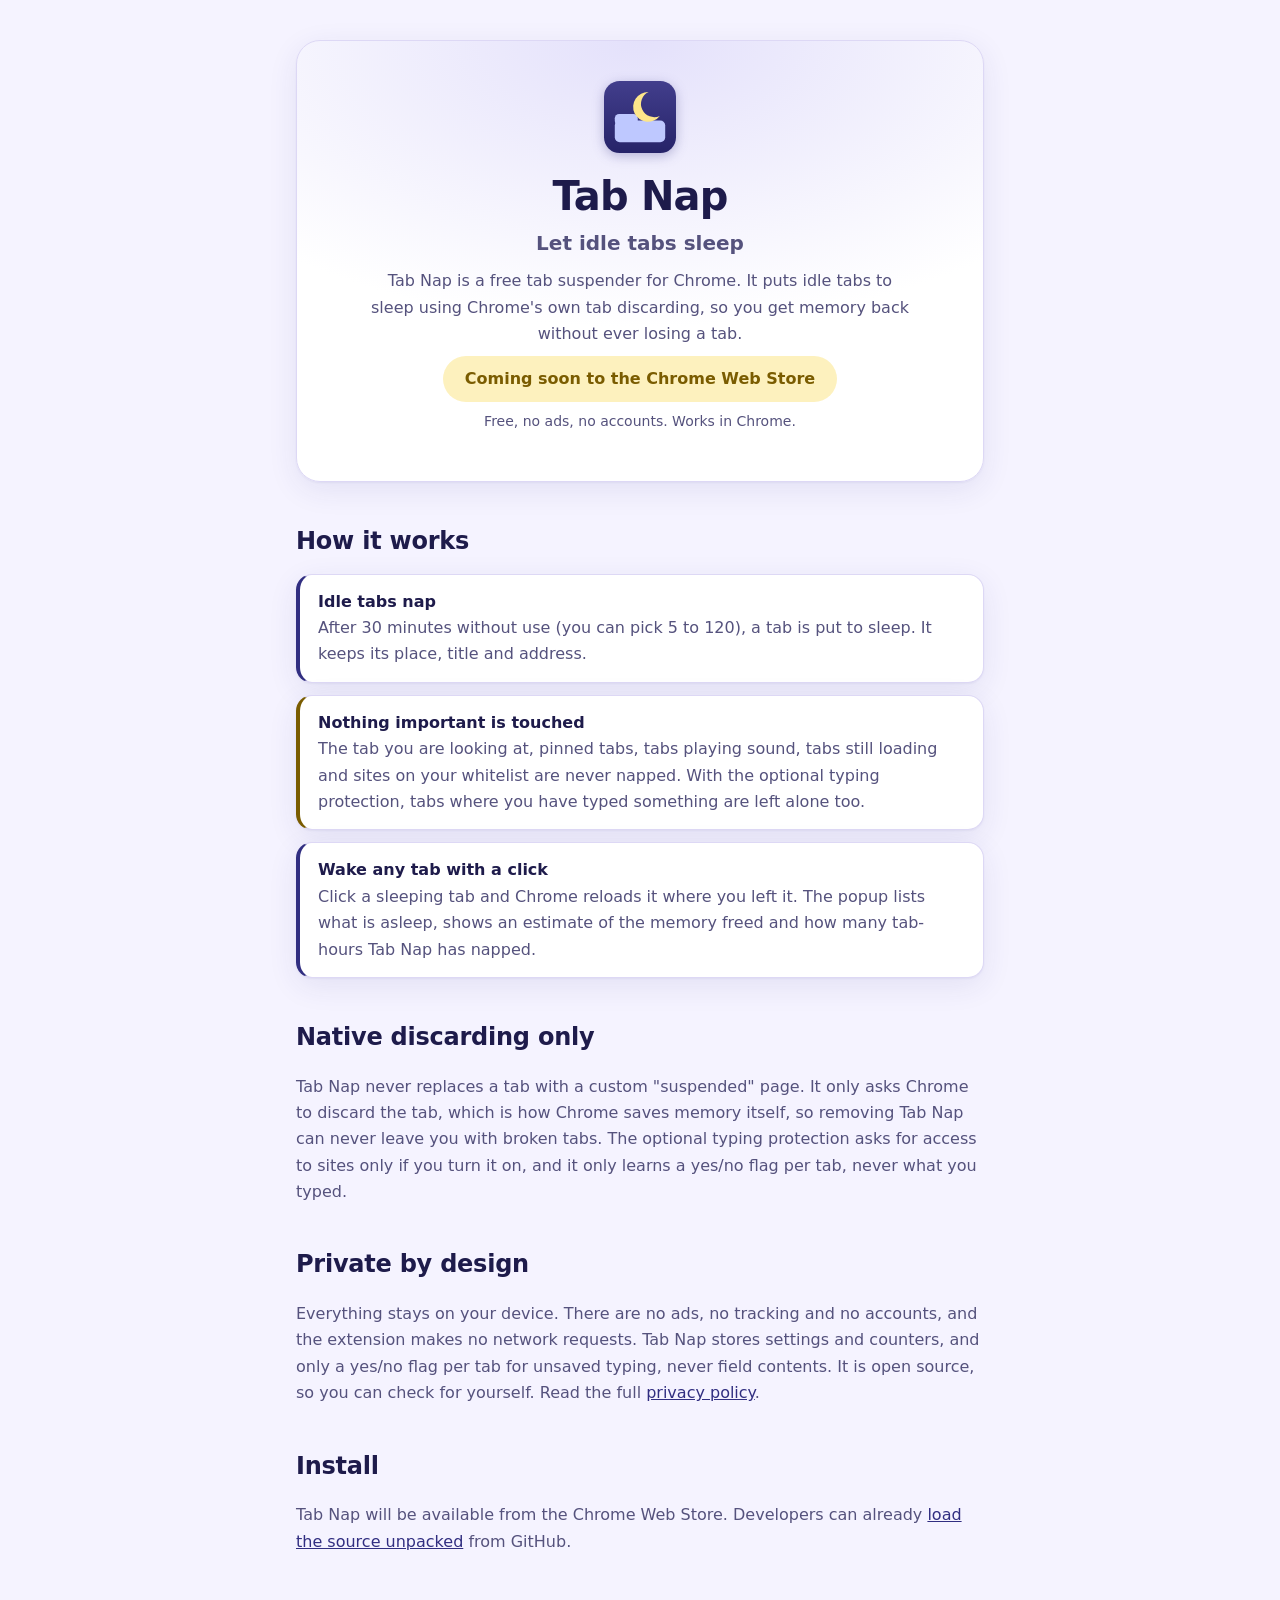
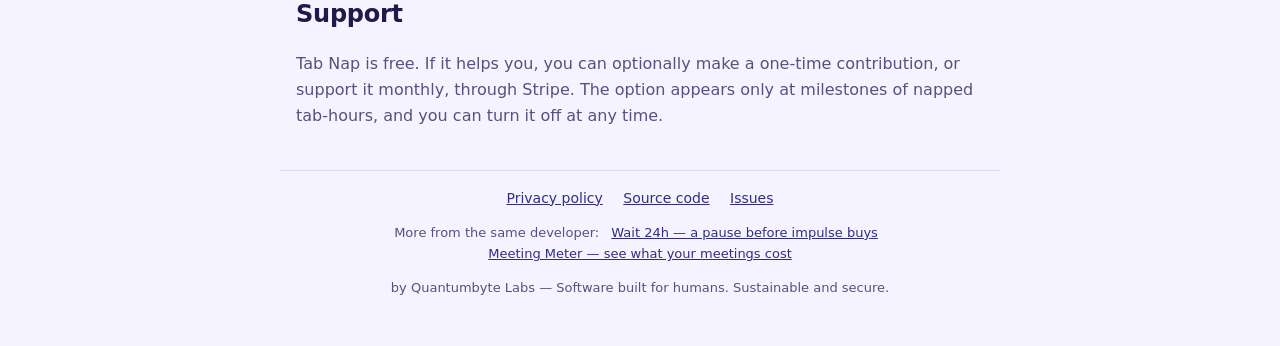
==== docs/index.html @ 61388a48 "Tab Nap 1.0.0: native tab discarding, unsaved-typing protection, memory estimate, 5 store languages " ====
<!doctype html>
<html lang="en">
<head>
<meta charset="utf-8">
<meta name="viewport" content="width=device-width, initial-scale=1">
<title>Tab Nap – Let idle tabs sleep</title>
<meta name="description" content="Tab Nap is a free Chrome extension that puts idle tabs to sleep with Chrome&#x27;s own tab discarding. It frees memory, never loses a tab and can skip tabs with unsaved typing. No ads, no tracking, no accounts.">
<link rel="canonical" href="https://overcrasher.github.io/tab-nap/">
<style>
:root{color-scheme:light dark;--bg:#F5F3FF;--surface:#FFFFFF;--line:#DDD8F5;--fg:#1E1B4B;--muted:#55527D;--accent:#312E81;--accent-soft:#E4E1FB;--second:#7A5C00;--second-soft:#FDF1BE;--btn-text:#fff;--shadow:0 1px 2px rgba(49,46,129,.06),0 8px 30px rgba(49,46,129,.09)}
@media(prefers-color-scheme:dark){:root{--bg:#14123A;--surface:#1C1A4A;--line:#33307A;--fg:#EEEDFF;--muted:#B0AEDB;--accent:#A5B4FC;--accent-soft:#272566;--second:#FDE68A;--second-soft:#3A3358;--btn-text:#1E1B4B;--shadow:0 1px 2px rgba(0,0,0,.3),0 8px 30px rgba(0,0,0,.3)}}
*{box-sizing:border-box}body{margin:0;background:var(--bg);color:var(--fg);font:16px/1.65 ui-rounded,"SF Pro Rounded",-apple-system,"Segoe UI Variable","Segoe UI",system-ui,sans-serif;-webkit-font-smoothing:antialiased}
a{color:var(--accent)}a:focus-visible{outline:2px solid var(--accent);outline-offset:2px}
.mark{filter:drop-shadow(0 3px 6px rgba(49,46,129,.3))}
main{max-width:720px;margin:0 auto;padding:40px 16px 24px}
.hero{background:radial-gradient(120% 100% at 50% 0%,var(--accent-soft),var(--surface) 65%);border:1px solid var(--line);border-radius:24px;padding:40px 24px;text-align:center;box-shadow:var(--shadow)}
h1{margin:12px 0 4px;font-size:40px;line-height:1.15;letter-spacing:-.02em}
.tag{margin:0 0 16px;font-size:20px;color:var(--accent);font-weight:600}
.hero p{max-width:540px;margin:8px auto;color:var(--muted)}
.cta{margin:24px 0 0}
.soon{display:inline-block;background:var(--second-soft);color:var(--second);font-weight:700;padding:10px 22px;border-radius:999px;font-size:16px}
.btn{display:inline-block;background:var(--accent);color:var(--btn-text);font-weight:700;font-size:18px;line-height:1.3;text-decoration:none;padding:14px 28px;border-radius:999px;box-shadow:var(--shadow)}
.btn:hover{filter:brightness(1.08)}
.free{margin:8px 0 0;font-size:14px}
.dev{font-size:14px}
@media(max-width:480px){h1{font-size:32px}.hero{padding:32px 16px}}
h2{margin:40px 0 12px;font-size:24px;letter-spacing:-.01em}
p,li{color:var(--muted)}
.steps{list-style:none;margin:0;padding:0;display:grid;gap:12px}
.steps li{background:var(--surface);border:1px solid var(--line);border-radius:16px;padding:14px 18px;box-shadow:var(--shadow)}
.steps strong{display:block;color:var(--fg)}
.steps li:nth-child(odd){border-left:4px solid var(--accent)}.steps li:nth-child(even){border-left:4px solid var(--second)}
footer{max-width:720px;margin:0 auto;padding:16px 16px 48px;border-top:1px solid var(--line);font-size:14px;color:var(--muted);text-align:center}
footer a{margin:0 8px;display:inline-block}
footer p{margin:12px 0 0;font-size:13px}
</style>
</head>
<body>
<main>
  <header class="hero">
    <svg class="mark" viewBox="0 0 32 32" width="72" height="72" aria-hidden="true"><defs><linearGradient id="mk" x1="0" y1="0" x2="0" y2="1"><stop offset="0" stop-color="#423E8C"/><stop offset="1" stop-color="#262368"/></linearGradient></defs><rect width="32" height="32" rx="7" fill="url(#mk)"/><rect x="4.8" y="17.6" width="22.4" height="9.6" rx="2.2" fill="#BEC8FF"/><rect x="4.8" y="14.7" width="10.2" height="5" rx="1.9" fill="#BEC8FF"/><path d="M19.8 4.9a6.6 6.6 0 1 0 5 10.6 5.6 5.6 0 0 1-5-10.6z" fill="#FDE68A"/></svg>
    <h1>Tab Nap</h1>
    <p class="tag">Let idle tabs sleep</p>
    <p>Tab Nap is a free tab suspender for Chrome. It puts idle tabs to sleep using Chrome&#x27;s own tab discarding, so you get memory back without ever losing a tab.</p>
    <!-- TODO(store-url): when the Chrome Web Store item is published, delete the "coming soon" line below and
         uncomment this button, replacing STORE_URL with the real item URL (https://chromewebstore.google.com/detail/tab-nap/<extension-id>).
    <p class="cta"><a class="btn" href="STORE_URL" target="_blank" rel="noopener">Add to Chrome — it's free</a></p>
    -->
    <p class="cta"><span class="soon">Coming soon to the Chrome Web Store</span></p>
    <p class="free small">Free, no ads, no accounts. Works in Chrome.</p>
  </header>

  <section>
    <h2>How it works</h2>
    <ol class="steps">
      <li><strong>Idle tabs nap</strong>After 30 minutes without use (you can pick 5 to 120), a tab is put to sleep. It keeps its place, title and address.</li>
      <li><strong>Nothing important is touched</strong>The tab you are looking at, pinned tabs, tabs playing sound, tabs still loading and sites on your whitelist are never napped. With the optional typing protection, tabs where you have typed something are left alone too.</li>
      <li><strong>Wake any tab with a click</strong>Click a sleeping tab and Chrome reloads it where you left it. The popup lists what is asleep, shows an estimate of the memory freed and how many tab-hours Tab Nap has napped.</li>
    </ol>
  </section>

  <section>
    <h2>Native discarding only</h2>
    <p>Tab Nap never replaces a tab with a custom &quot;suspended&quot; page. It only asks Chrome to discard the tab, which is how Chrome saves memory itself, so removing Tab Nap can never leave you with broken tabs. The optional typing protection asks for access to sites only if you turn it on, and it only learns a yes/no flag per tab, never what you typed.</p>
  </section>

  <section>
    <h2>Private by design</h2>
    <p>Everything stays on your device. There are no ads, no tracking and no accounts, and the extension makes no network requests. Tab Nap stores settings and counters, and only a yes/no flag per tab for unsaved typing, never field contents. It is open source, so you can check for yourself. Read the full <a href="privacy.html">privacy policy</a>.</p>
  </section>

  <section>
    <h2>Install</h2>
    <p>Tab Nap will be available from the Chrome Web Store. Developers can already <a href="https://github.com/Overcrasher/tab-nap" rel="noopener">load the source unpacked</a> from GitHub.</p>
  </section>

  <section>
    <h2>Support</h2>
    <p>Tab Nap is free. If it helps you, you can optionally make a one-time contribution, or support it monthly, through Stripe. The option appears only at milestones of napped tab-hours, and you can turn it off at any time.</p>
  </section>
</main>
<footer>
  <a href="privacy.html">Privacy policy</a>
  <a href="https://github.com/Overcrasher/tab-nap">Source code</a>
  <a href="https://github.com/Overcrasher/tab-nap/issues">Issues</a>
  <p>More from the same developer:
    <a href="https://chromewebstore.google.com/detail/wait-24h/pkgdjohoemjkejcbfbkfobbbjcpdabme" target="_blank" rel="noopener">Wait 24h — a pause before impulse buys</a>
    <a href="https://chromewebstore.google.com/detail/meeting-meter/ffkniocclnaojfdcoofnjkfnihnpgnlb" target="_blank" rel="noopener">Meeting Meter — see what your meetings cost</a></p>
  <p>by Quantumbyte Labs — Software built for humans. Sustainable and secure.</p>
</footer>
</body>
</html>
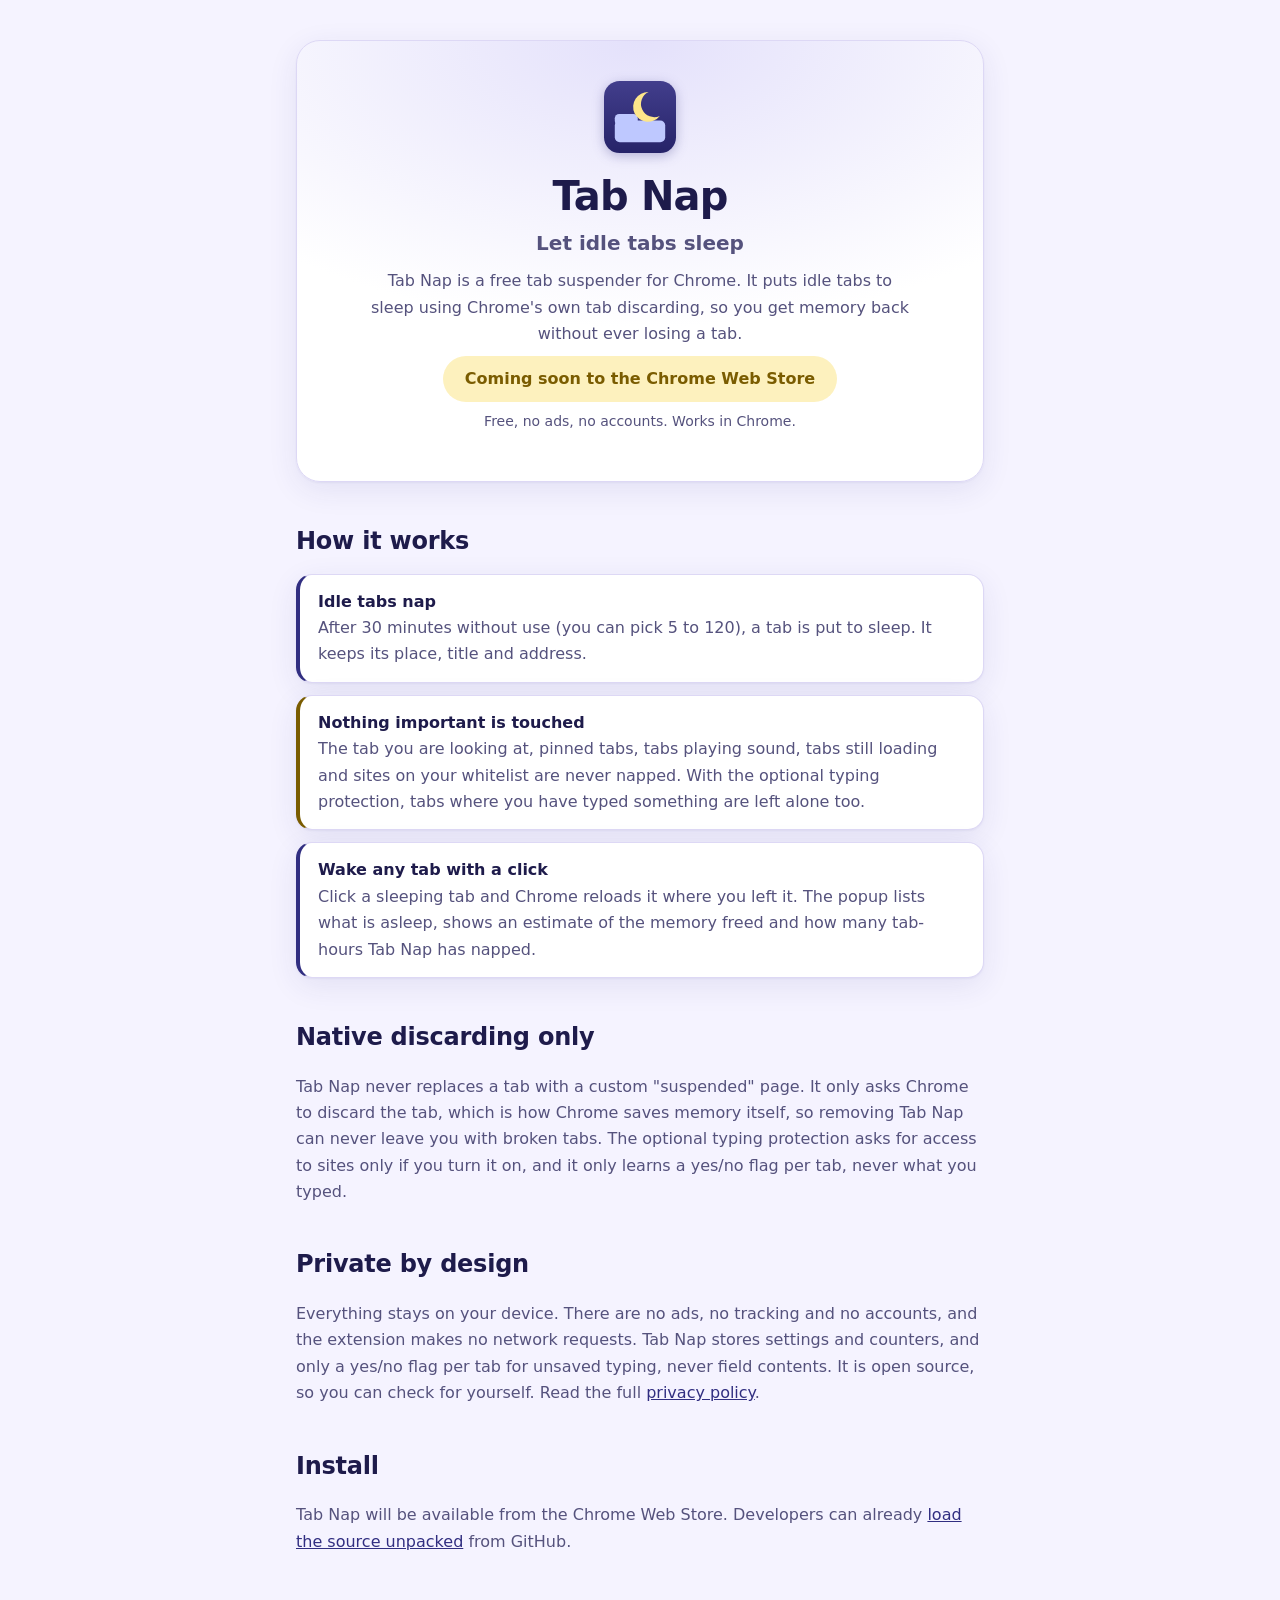
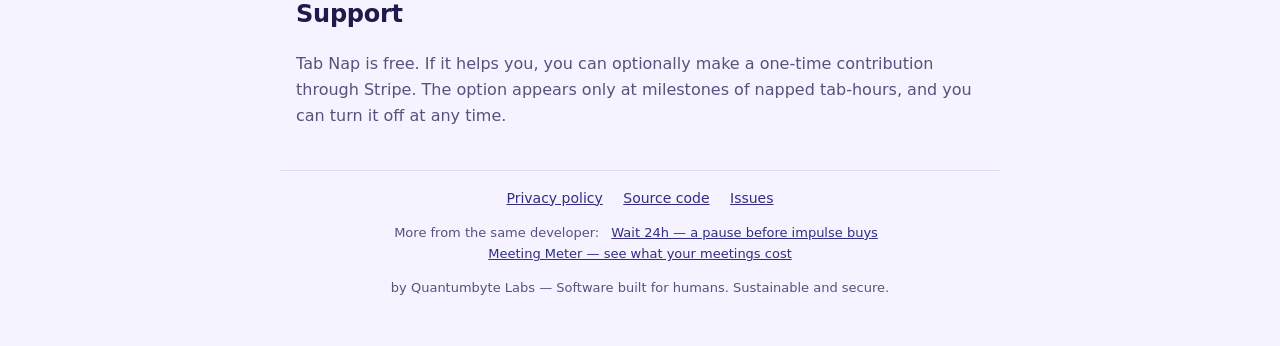
==== commit 501c9659: "Store texts: describe the optional one-time donation without listing amounts Co-Authored-By: Claude " ====
--- a/docs/index.html
+++ b/docs/index.html
@@ -76,7 +76,7 @@
 
   <section>
     <h2>Support</h2>
-    <p>Tab Nap is free. If it helps you, you can optionally make a one-time contribution, or support it monthly, through Stripe. The option appears only at milestones of napped tab-hours, and you can turn it off at any time.</p>
+    <p>Tab Nap is free. If it helps you, you can optionally make a one-time contribution through Stripe. The option appears only at milestones of napped tab-hours, and you can turn it off at any time.</p>
   </section>
 </main>
 <footer>
